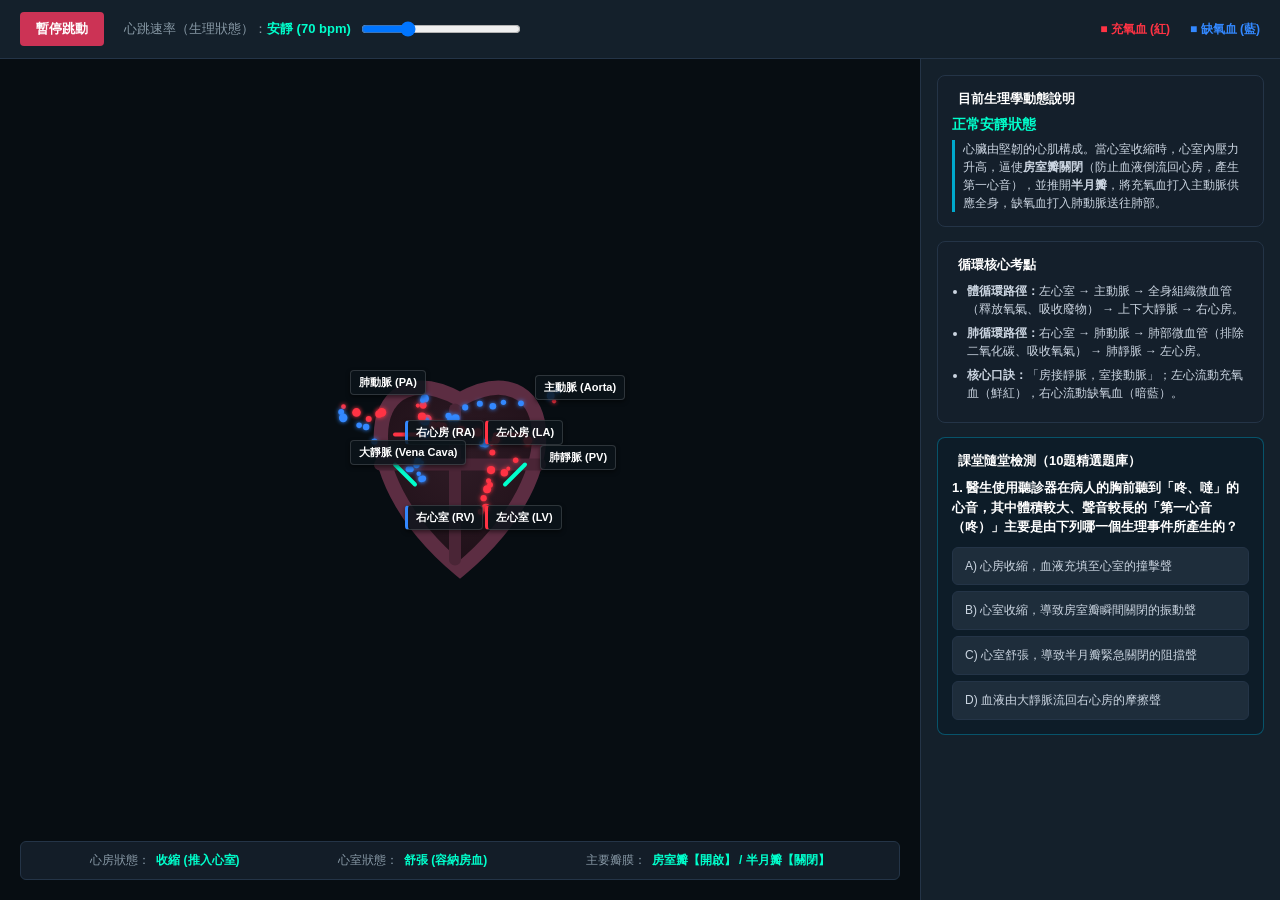
==== nani-science/junior/biology/heart-loop/index.html @ ff55abb1 "Add files via upload" ====
<!DOCTYPE html>
<html lang="zh-TW">

<head>
    <meta charset="UTF-8">
    <meta name="viewport" content="width=device-width, initial-scale=1.0">
    <title>南一版互動自然教室：心臟結構與血液循環系統</title>
    <link rel="stylesheet" href="styles.css">
</head>

<body>
    <div class="app-container">
        <header class="control-panel">
            <div class="panel-group">
                <button id="btn-play-pause" class="btn active">暫停跳動</button>
                <div class="slider-container">
                    <label for="slider-rate">心跳速率（生理狀態）：<span id="rate-text">安靜 (70 bpm)</span></label>
                    <input type="range" id="slider-rate" min="40" max="150" value="70" step="5">
                </div>
            </div>
            <div class="panel-group">
                <span class="blood-legend oxy">■ 充氧血 (紅)</span>
                <span class="blood-legend deoxy">■ 缺氧血 (藍)</span>
            </div>
        </header>

        <main class="main-content">
            <div class="canvas-viewport">
                <div class="diagram-wrapper" id="heart-wrapper">
                    <canvas id="heartCanvas"></canvas>

                    <div class="sci-label lbl-ra">右心房 (RA)</div>
                    <div class="sci-label lbl-rv">右心室 (RV)</div>
                    <div class="sci-label lbl-la">左心房 (LA)</div>
                    <div class="sci-label lbl-lv">左心室 (LV)</div>
                    
                    <div class="sci-label lbl-ao">主動脈 (Aorta)</div>
                    <div class="sci-label lbl-pa">肺動脈 (PA)</div>
                    <div class="sci-label lbl-vc">大靜脈 (Vena Cava)</div>
                    <div class="sci-label lbl-pv">肺靜脈 (PV)</div>

                    <footer class="status-panel">
                        <div class="status-item">
                            <span class="label">心房狀態：</span>
                            <span class="value" id="val-atria">舒張 (充血)</span>
                        </div>
                        <div class="status-item">
                            <span class="label">心室狀態：</span>
                            <span class="value" id="val-ventricles">收縮 (射血)</span>
                        </div>
                        <div class="status-item">
                            <span class="label">主要瓣膜：</span>
                            <span class="value" id="val-valves">房室瓣關閉 / 半月瓣開啟</span>
                        </div>
                    </footer>
                </div>
            </div>

            <aside class="sidebar-info">
                <section class="info-card">
                    <h2><span class="dot blue"></span> 目前生理學動態說明</h2>
                    <p class="current-status" id="status-title">正常安靜狀態</p>
                    <blockquote id="status-desc">
                        心臟由堅韌的心肌構成。當心室收縮時，心室內壓力升高，逼使<strong>房室瓣關閉</strong>（防止血液倒流回心房，產生第一心音），並推開<strong>半月瓣</strong>，將充氧血打入主動脈供應全身，缺氧血打入肺動脈送往肺部。
                    </blockquote>
                </section>

                <section class="info-card">
                    <h2><span class="dot green"></span> 循環核心考點</h2>
                    <ul>
                        <li><strong>體循環路徑：</strong>左心室 → 主動脈 → 全身組織微血管（釋放氧氣、吸收廢物） → 上下大靜脈 → 右心房。</li>
                        <li><strong>肺循環路徑：</strong>右心室 → 肺動脈 → 肺部微血管（排除二氧化碳、吸收氧氣） → 肺靜脈 → 左心房。</li>
                        <li><strong>核心口訣：</strong>「房接靜脈，室接動脈」；左心流動充氧血（鮮紅），右心流動缺氧血（暗藍）。</li>
                    </ul>
                </section>

                <section class="info-card quiz-card">
                    <h2><span class="dot blue"></span> 課堂隨堂檢測（10題精選題庫）</h2>
                    <div id="quiz-container">
                        <div class="quiz-question" id="quiz-q">載入中...</div>
                        <div class="quiz-options" id="quiz-opts"></div>
                        <div id="quiz-feedback" class="quiz-feedback hidden"></div>
                        <button id="btn-next-quiz" class="btn hidden" style="margin-top:12px; width:100%;">下一題</button>
                    </div>
                </section>
            </aside>
        </main>
    </div>

    <script src="script.js"></script>
</body>

</html>
---- nani-science/junior/biology/heart-loop/styles.css ----
:root {
    --bg-dark: #0b141a;
    --card-bg: rgba(20, 32, 43, 0.8);
    --border-glow: rgba(0, 255, 204, 0.4);
    --oxy-red: #ff3344;
    --deoxy-blue: #3388ff;
}

* {
    box-sizing: border-box;
    margin: 0;
    padding: 0;
    font-family: "PingFang TC", "Microsoft JhengHei", sans-serif;
}

body {
    background-color: var(--bg-dark);
    color: #e4e6eb;
    overflow: hidden;
    height: 100vh;
}

.app-container {
    display: flex;
    flex-direction: column;
    height: 100vh;
}

/* 頂部控制欄 */
.control-panel {
    display: flex;
    justify-content: space-between;
    align-items: center;
    background: #14202b;
    padding: 12px 20px;
    border-bottom: 1px solid #243447;
    z-index: 100;
}

.panel-group {
    display: flex;
    gap: 20px;
    align-items: center;
}

.btn {
    background: #00a8cc;
    color: #fff;
    border: none;
    padding: 8px 16px;
    border-radius: 4px;
    cursor: pointer;
    font-weight: bold;
    font-size: 13px;
    transition: all 0.2s;
}

.btn:hover {
    background: #00c2ee;
}

.btn.active {
    background: #cc3355;
}

.slider-container {
    display: flex;
    align-items: center;
    gap: 10px;
    font-size: 13px;
    color: #8899a6;
}

#rate-text {
    color: #00ffcc;
    font-weight: bold;
}

input[type="range"] {
    width: 160px;
    cursor: pointer;
}

.blood-legend {
    font-size: 12px;
    font-weight: bold;
}

.blood-legend.oxy { color: var(--oxy-red); }
.blood-legend.deoxy { color: var(--deoxy-blue); }

/* 主視窗佈局 */
.main-content {
    display: flex;
    flex: 1;
    height: calc(100vh - 55px);
    overflow: hidden;
}

.canvas-viewport {
    flex: 1;
    background: #070d12;
    position: relative;
    display: flex;
    justify-content: center;
    align-items: center;
    padding: 20px;
}

.diagram-wrapper {
    position: relative;
    width: 100%;
    height: 100%;
}

canvas {
    width: 100%;
    height: 100%;
    display: block;
}

/* 醫學解剖標籤精準定位路徑 */
.sci-label {
    position: absolute;
    background: rgba(11, 20, 26, 0.85);
    border: 1px solid rgba(255, 255, 255, 0.15);
    color: #fff;
    padding: 4px 8px;
    border-radius: 4px;
    font-size: 11px;
    pointer-events: none;
    font-weight: bold;
    display: none;
    box-shadow: 0 2px 4px rgba(0,0,0,0.5);
}

.lbl-ra { border-left: 3px solid var(--deoxy-blue); }
.lbl-rv { border-left: 3px solid var(--deoxy-blue); }
.lbl-la { border-left: 3px solid var(--oxy-red); }
.lbl-lv { border-left: 3px solid var(--oxy-red); }

/* 底部面板樣式 */
.status-panel {
    position: absolute;
    bottom: 0;
    left: 0;
    right: 0;
    background: rgba(20, 32, 43, 0.9);
    border: 1px solid #243447;
    padding: 10px 20px;
    border-radius: 6px;
    display: flex;
    justify-content: space-around;
    font-size: 12px;
}

.status-item {
    display: flex;
    gap: 6px;
}

.status-panel .label { color: #8899a6; }
.status-panel .value { color: #00ffcc; font-weight: bold; }

/* 右側側邊欄（優化滾動與題庫佈局） */
.sidebar-info {
    width: 360px;
    background: #14202b;
    border-left: 1px solid #243447;
    padding: 16px;
    display: flex;
    flex-direction: column;
    gap: 14px;
    overflow-y: auto;
}

/* 隱藏原生滾動條，維持極簡科技感 */
.sidebar-info::-webkit-scrollbar {
    width: 4px;
}
.sidebar-info::-webkit-scrollbar-thumb {
    background: #243447;
    border-radius: 2px;
}

.info-card {
    background: var(--card-bg);
    border: 1px solid #243447;
    border-radius: 8px;
    padding: 14px;
}

.info-card h2 {
    font-size: 13px;
    color: #fff;
    margin-bottom: 8px;
    display: flex;
    align-items: center;
    gap: 6px;
}

.current-status {
    font-size: 14px;
    font-weight: bold;
    color: #00ffcc;
    margin-bottom: 6px;
}

blockquote {
    font-size: 12px;
    color: #cbd5e1;
    border-left: 3px solid #00a8cc;
    padding-left: 8px;
    line-height: 1.5;
}

.info-card ul {
    padding-left: 15px;
    font-size: 12px;
    color: #cbd5e1;
    line-height: 1.5;
}

.info-card li {
    margin-bottom: 6px;
}

/* 互動題庫面板 */
.quiz-card {
    border-color: rgba(0, 168, 204, 0.4);
    background: rgba(11, 28, 41, 0.7);
}

.quiz-question {
    font-size: 13px;
    color: #fff;
    line-height: 1.5;
    margin-bottom: 10px;
    font-weight: bold;
}

.quiz-options {
    display: flex;
    flex-direction: column;
    gap: 6px;
}

.opt-btn {
    background: #1e2d3b;
    border: 1px solid #243447;
    color: #cbd5e1;
    padding: 10px 12px;
    border-radius: 6px;
    cursor: pointer;
    font-size: 12px;
    text-align: left;
    transition: all 0.2s;
    line-height: 1.4;
}

.opt-btn:hover:not(:disabled) {
    background: #27394b;
    border-color: #00a8cc;
    color: #fff;
}

.opt-btn:disabled {
    cursor: not-allowed;
    opacity: 0.6;
}

.quiz-feedback {
    margin-top: 10px;
    padding: 10px;
    border-radius: 6px;
    font-size: 12px;
    line-height: 1.5;
}

.quiz-feedback.correct {
    background: rgba(0, 204, 136, 0.15);
    border: 1px solid #00cc88;
    color: #00ffaa;
}

.quiz-feedback.wrong {
    background: rgba(255, 51, 68, 0.15);
    border: 1px solid #ff3344;
    color: #ff6677;
}

.hidden {
    display: none !important;
}
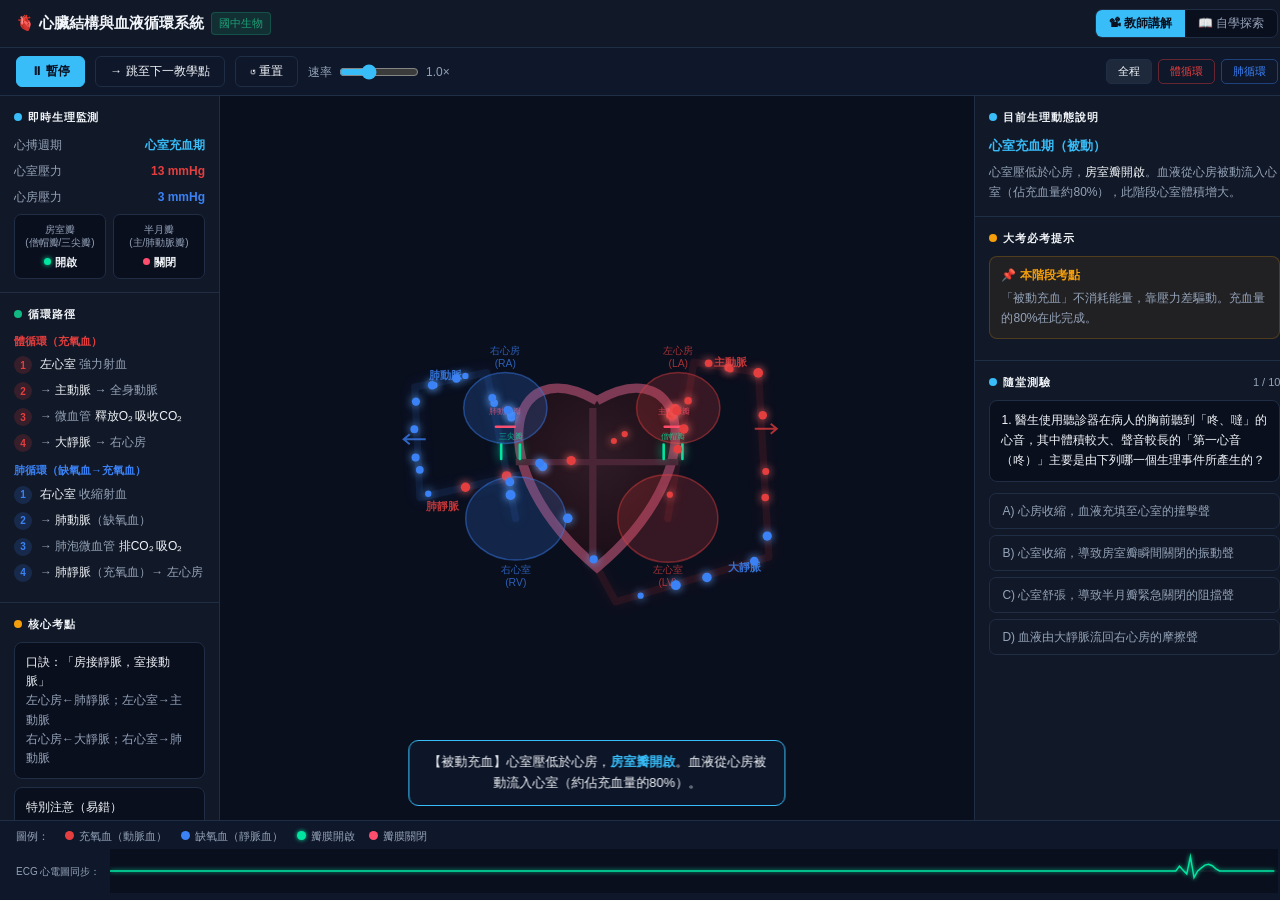
==== commit 22902c54: "Add files via upload" ====
--- a/nani-science/junior/biology/heart-loop/index.html
+++ b/nani-science/junior/biology/heart-loop/index.html
@@ -1,93 +1,281 @@
-<!DOCTYPE html>
-<html lang="zh-TW">
-
-<head>
-    <meta charset="UTF-8">
-    <meta name="viewport" content="width=device-width, initial-scale=1.0">
-    <title>南一版互動自然教室：心臟結構與血液循環系統</title>
-    <link rel="stylesheet" href="styles.css">
-</head>
-
-<body>
-    <div class="app-container">
-        <header class="control-panel">
-            <div class="panel-group">
-                <button id="btn-play-pause" class="btn active">暫停跳動</button>
-                <div class="slider-container">
-                    <label for="slider-rate">心跳速率（生理狀態）：<span id="rate-text">安靜 (70 bpm)</span></label>
-                    <input type="range" id="slider-rate" min="40" max="150" value="70" step="5">
-                </div>
-            </div>
-            <div class="panel-group">
-                <span class="blood-legend oxy">■ 充氧血 (紅)</span>
-                <span class="blood-legend deoxy">■ 缺氧血 (藍)</span>
-            </div>
-        </header>
-
-        <main class="main-content">
-            <div class="canvas-viewport">
-                <div class="diagram-wrapper" id="heart-wrapper">
-                    <canvas id="heartCanvas"></canvas>
-
-                    <div class="sci-label lbl-ra">右心房 (RA)</div>
-                    <div class="sci-label lbl-rv">右心室 (RV)</div>
-                    <div class="sci-label lbl-la">左心房 (LA)</div>
-                    <div class="sci-label lbl-lv">左心室 (LV)</div>
-                    
-                    <div class="sci-label lbl-ao">主動脈 (Aorta)</div>
-                    <div class="sci-label lbl-pa">肺動脈 (PA)</div>
-                    <div class="sci-label lbl-vc">大靜脈 (Vena Cava)</div>
-                    <div class="sci-label lbl-pv">肺靜脈 (PV)</div>
-
-                    <footer class="status-panel">
-                        <div class="status-item">
-                            <span class="label">心房狀態：</span>
-                            <span class="value" id="val-atria">舒張 (充血)</span>
-                        </div>
-                        <div class="status-item">
-                            <span class="label">心室狀態：</span>
-                            <span class="value" id="val-ventricles">收縮 (射血)</span>
-                        </div>
-                        <div class="status-item">
-                            <span class="label">主要瓣膜：</span>
-                            <span class="value" id="val-valves">房室瓣關閉 / 半月瓣開啟</span>
-                        </div>
-                    </footer>
-                </div>
-            </div>
-
-            <aside class="sidebar-info">
-                <section class="info-card">
-                    <h2><span class="dot blue"></span> 目前生理學動態說明</h2>
-                    <p class="current-status" id="status-title">正常安靜狀態</p>
-                    <blockquote id="status-desc">
-                        心臟由堅韌的心肌構成。當心室收縮時，心室內壓力升高，逼使<strong>房室瓣關閉</strong>（防止血液倒流回心房，產生第一心音），並推開<strong>半月瓣</strong>，將充氧血打入主動脈供應全身，缺氧血打入肺動脈送往肺部。
-                    </blockquote>
-                </section>
-
-                <section class="info-card">
-                    <h2><span class="dot green"></span> 循環核心考點</h2>
-                    <ul>
-                        <li><strong>體循環路徑：</strong>左心室 → 主動脈 → 全身組織微血管（釋放氧氣、吸收廢物） → 上下大靜脈 → 右心房。</li>
-                        <li><strong>肺循環路徑：</strong>右心室 → 肺動脈 → 肺部微血管（排除二氧化碳、吸收氧氣） → 肺靜脈 → 左心房。</li>
-                        <li><strong>核心口訣：</strong>「房接靜脈，室接動脈」；左心流動充氧血（鮮紅），右心流動缺氧血（暗藍）。</li>
-                    </ul>
-                </section>
-
-                <section class="info-card quiz-card">
-                    <h2><span class="dot blue"></span> 課堂隨堂檢測（10題精選題庫）</h2>
-                    <div id="quiz-container">
-                        <div class="quiz-question" id="quiz-q">載入中...</div>
-                        <div class="quiz-options" id="quiz-opts"></div>
-                        <div id="quiz-feedback" class="quiz-feedback hidden"></div>
-                        <button id="btn-next-quiz" class="btn hidden" style="margin-top:12px; width:100%;">下一題</button>
-                    </div>
-                </section>
-            </aside>
-        </main>
-    </div>
-
-    <script src="script.js"></script>
-</body>
-
-</html>+<!DOCTYPE html>
+<html lang="zh-TW">
+<head>
+<meta charset="UTF-8">
+<meta name="viewport" content="width=device-width, initial-scale=1.0">
+<title>南一版互動自然教室：心臟結構與血液循環系統</title>
+<style>
+:root {
+  --oxy:#e53e3e; --deoxy:#3b82f6;
+  --valve-open:#00e5a0; --valve-closed:#ff4d6d;
+  --bg:#0a0f1e; --panel:#111827; --panel2:#0f172a;
+  --border:#1f2d45; --border2:#263347;
+  --text:#f1f5f9; --muted:#94a3b8; --accent:#38bdf8;
+  --green:#10b981; --yellow:#f59e0b; --purple:#8b5cf6;
+  --bio:#1d9e75;
+}
+*{box-sizing:border-box;margin:0;padding:0}
+html,body{height:100%;font-family:"PingFang TC","Noto Sans TC","Microsoft JhengHei",sans-serif;background:var(--bg);color:var(--text);font-size:14px;line-height:1.5}
+.app{display:grid;grid-template-rows:auto auto 1fr auto;height:100vh;overflow:hidden}
+
+/* ── Header ── */
+.app-header{background:var(--panel);border-bottom:1px solid var(--border);padding:9px 16px;display:flex;align-items:center;justify-content:space-between;flex-wrap:wrap;gap:8px}
+.app-header h1{font-size:15px;font-weight:600;display:flex;align-items:center;gap:7px}
+.app-header h1 .tag{font-size:11px;background:rgba(29,158,117,.18);color:var(--bio);border:1px solid rgba(29,158,117,.3);border-radius:4px;padding:2px 7px;font-weight:500}
+.mode-toggle{display:flex;background:var(--bg);border:1px solid var(--border);border-radius:7px;overflow:hidden}
+.mode-btn{padding:5px 13px;font-size:12px;border:none;background:transparent;color:var(--muted);cursor:pointer;transition:all .2s}
+.mode-btn.active{background:var(--accent);color:#0a0f1e;font-weight:600}
+
+/* ── Controls ── */
+.controls{background:var(--panel2);border-bottom:1px solid var(--border);padding:8px 16px;display:flex;align-items:center;gap:10px;flex-wrap:wrap}
+.btn{padding:6px 14px;border-radius:6px;border:1px solid var(--border);background:transparent;color:var(--text);font-size:12px;cursor:pointer;transition:all .15s;white-space:nowrap}
+.btn:hover{border-color:var(--accent);color:var(--accent)}
+.btn.primary{background:var(--accent);color:#0a0f1e;border-color:var(--accent);font-weight:600}
+.btn.primary:hover{opacity:.85}
+.speed-wrap{display:flex;align-items:center;gap:7px;font-size:12px;color:var(--muted)}
+.speed-wrap input{width:80px;accent-color:var(--accent)}
+.focus-wrap{display:flex;gap:6px;margin-left:auto}
+.fbtn{padding:4px 11px;border-radius:5px;border:1px solid var(--border);background:transparent;font-size:11px;cursor:pointer;transition:all .15s;color:var(--muted)}
+.fbtn[data-f="sys"]{color:var(--oxy);border-color:rgba(229,62,62,.4)}
+.fbtn[data-f="pul"]{color:var(--deoxy);border-color:rgba(59,130,246,.4)}
+.fbtn.active[data-f="all"]{background:#1e293b;color:var(--text)}
+.fbtn.active[data-f="sys"]{background:rgba(229,62,62,.12);color:var(--oxy)}
+.fbtn.active[data-f="pul"]{background:rgba(59,130,246,.12);color:var(--deoxy)}
+
+/* ── Main 3-column ── */
+.main{display:grid;grid-template-columns:220px 1fr 320px;overflow:hidden}
+
+/* ── Left Panel ── */
+.left-panel{background:var(--panel);border-right:1px solid var(--border);display:flex;flex-direction:column;overflow-y:auto}
+.info-block{padding:13px 14px;border-bottom:1px solid var(--border)}
+.info-block h2{font-size:11px;font-weight:600;letter-spacing:.08em;text-transform:uppercase;margin-bottom:10px;display:flex;align-items:center;gap:6px}
+.dot-icon{width:8px;height:8px;border-radius:50%;flex-shrink:0}
+.dot-blue{background:var(--accent)}
+.dot-green{background:var(--green)}
+.dot-yellow{background:var(--yellow)}
+
+/* 即時監測 */
+.vital-row{display:flex;align-items:center;justify-content:space-between;margin-bottom:8px;font-size:12px}
+.vital-label{color:var(--muted)}
+.vital-value{font-weight:600;font-variant-numeric:tabular-nums}
+.vred{color:var(--oxy)}.vblue{color:var(--deoxy)}.vacc{color:var(--accent)}
+.valve-grid{display:grid;grid-template-columns:1fr 1fr;gap:7px;margin-top:6px}
+.valve-card{background:var(--bg);border:1px solid var(--border);border-radius:7px;padding:8px;text-align:center}
+.valve-card .vn{font-size:10px;color:var(--muted);line-height:1.3;margin-bottom:5px}
+.valve-card .vs{font-size:11px;font-weight:600;display:flex;align-items:center;justify-content:center;gap:4px}
+.vdot{width:7px;height:7px;border-radius:50%;flex-shrink:0}
+.vdot.open{background:var(--valve-open);box-shadow:0 0 5px var(--valve-open)}
+.vdot.closed{background:var(--valve-closed)}
+
+/* 知識卡 */
+.concept-card{background:var(--bg);border:1px solid var(--border);border-radius:8px;padding:10px 11px;margin-bottom:8px;font-size:12px;color:var(--muted);line-height:1.6}
+.concept-card strong{color:var(--text);font-weight:500}
+.path-step{display:flex;align-items:flex-start;gap:8px;margin-bottom:7px;font-size:12px}
+.step-idx{width:18px;height:18px;border-radius:50%;display:flex;align-items:center;justify-content:center;font-size:10px;font-weight:700;flex-shrink:0;margin-top:1px}
+.idx-sys{background:rgba(229,62,62,.18);color:var(--oxy)}
+.idx-pul{background:rgba(59,130,246,.18);color:var(--deoxy)}
+.path-step .pt{color:var(--muted)}
+.path-step .pt b{color:var(--text);font-weight:500}
+
+/* ── Canvas ── */
+.canvas-area{position:relative;display:flex;flex-direction:column;align-items:center;justify-content:center;overflow:hidden;background:var(--bg)}
+#heartCanvas{display:block;max-width:100%;max-height:100%}
+
+/* 步驟提示浮層 */
+.step-overlay{position:absolute;bottom:14px;left:50%;transform:translateX(-50%);background:rgba(15,23,42,.93);border:1px solid var(--accent);border-radius:10px;padding:11px 18px;font-size:13px;text-align:center;min-width:300px;max-width:460px;line-height:1.6;backdrop-filter:blur(4px);transition:opacity .35s;z-index:10}
+.step-overlay strong{color:var(--accent)}
+.step-overlay.hidden{opacity:0;pointer-events:none}
+
+/* ── Right Panel ── */
+.right-panel{background:var(--panel);border-left:1px solid var(--border);display:flex;flex-direction:column;overflow-y:auto}
+.rp-block{padding:13px 14px;border-bottom:1px solid var(--border)}
+.rp-block h2{font-size:11px;font-weight:600;letter-spacing:.08em;text-transform:uppercase;margin-bottom:10px;display:flex;align-items:center;gap:6px}
+
+/* 當前狀態說明 */
+.status-title{font-size:13px;font-weight:600;color:var(--accent);margin-bottom:7px}
+.status-desc{font-size:12px;color:var(--muted);line-height:1.7}
+.status-desc strong{color:var(--text);font-weight:500}
+
+/* 考點提示 */
+.exam-tip{background:rgba(245,158,11,.07);border:1px solid rgba(245,158,11,.22);border-radius:8px;padding:9px 11px;font-size:12px;color:var(--muted);line-height:1.65;margin-bottom:8px}
+.exam-tip strong{color:var(--yellow);display:block;margin-bottom:3px}
+
+/* ── Quiz ── */
+.quiz-block{padding:13px 14px;flex:1}
+.quiz-block h2{font-size:11px;font-weight:600;letter-spacing:.08em;text-transform:uppercase;margin-bottom:10px;display:flex;align-items:center;justify-content:space-between}
+.quiz-progress{font-size:11px;color:var(--muted);font-weight:400;letter-spacing:0}
+.quiz-q{font-size:12px;color:var(--text);line-height:1.65;margin-bottom:11px;padding:10px 11px;background:var(--bg);border:1px solid var(--border);border-radius:8px}
+.quiz-opts{display:flex;flex-direction:column;gap:6px}
+.opt-btn{text-align:left;padding:8px 12px;border-radius:7px;border:1px solid var(--border);background:transparent;color:var(--muted);font-size:12px;cursor:pointer;transition:all .15s;line-height:1.5;font-family:inherit}
+.opt-btn:hover:not(:disabled){border-color:var(--accent);color:var(--text);background:rgba(56,189,248,.06)}
+.opt-btn.correct{border-color:var(--green);background:rgba(16,185,129,.12);color:var(--green)}
+.opt-btn.wrong{border-color:var(--oxy);background:rgba(229,62,62,.1);color:var(--oxy)}
+.opt-btn:disabled{cursor:default}
+.quiz-feedback{margin-top:10px;padding:10px 12px;border-radius:8px;font-size:12px;line-height:1.65;display:none}
+.quiz-feedback.correct{background:rgba(16,185,129,.1);border:1px solid rgba(16,185,129,.3);color:var(--muted)}
+.quiz-feedback.correct strong{color:var(--green)}
+.quiz-feedback.wrong{background:rgba(229,62,62,.08);border:1px solid rgba(229,62,62,.25);color:var(--muted)}
+.quiz-feedback.wrong strong{color:var(--oxy)}
+.btn-next{margin-top:10px;width:100%;display:none}
+
+/* ── Legend + ECG Footer ── */
+.footer{background:var(--panel2);border-top:1px solid var(--border);padding:7px 16px;display:flex;flex-direction:column;gap:5px}
+.legend-row{display:flex;align-items:center;gap:14px;font-size:11px;flex-wrap:wrap}
+.legend-item{display:flex;align-items:center;gap:5px;color:var(--muted)}
+.ldot{width:9px;height:9px;border-radius:50%}
+.ecg-wrap{display:flex;align-items:center;gap:10px}
+.ecg-lbl{font-size:10px;color:var(--muted);white-space:nowrap}
+#ecgCanvas{flex:1;height:44px;display:block}
+
+@media(max-width:900px){
+  .main{grid-template-columns:1fr;grid-template-rows:auto 380px auto}
+  .left-panel{grid-row:3;border-right:none;border-top:1px solid var(--border)}
+  .right-panel{grid-row:1;border-left:none;border-bottom:1px solid var(--border)}
+}
+</style>
+</head>
+<body>
+<div class="app">
+
+<!-- Header -->
+<header class="app-header">
+  <h1>🫀 心臟結構與血液循環系統 <span class="tag">國中生物</span></h1>
+  <div class="mode-toggle">
+    <button class="mode-btn active" id="modeTeach">📽 教師講解</button>
+    <button class="mode-btn" id="modeSelf">📖 自學探索</button>
+  </div>
+</header>
+
+<!-- Controls -->
+<div class="controls">
+  <button class="btn primary" id="btnPlay">⏸ 暫停</button>
+  <button class="btn" id="btnStep">→ 跳至下一教學點</button>
+  <button class="btn" id="btnReset">↺ 重置</button>
+  <div class="speed-wrap">
+    <span>速率</span>
+    <input type="range" id="speedSlider" min="0.2" max="2.5" step="0.1" value="1.0">
+    <span id="speedVal">1.0×</span>
+  </div>
+  <div class="focus-wrap">
+    <button class="fbtn active" data-f="all">全程</button>
+    <button class="fbtn" data-f="sys">體循環</button>
+    <button class="fbtn" data-f="pul">肺循環</button>
+  </div>
+</div>
+
+<!-- Main -->
+<div class="main">
+
+  <!-- Left: 生理監測 + 知識說明 -->
+  <div class="left-panel">
+
+    <div class="info-block">
+      <h2><span class="dot-icon dot-blue"></span> 即時生理監測</h2>
+      <div class="vital-row"><span class="vital-label">心搏週期</span><span class="vital-value vacc" id="cyclePhase">心室收縮期</span></div>
+      <div class="vital-row"><span class="vital-label">心室壓力</span><span class="vital-value vred" id="ventP">120 mmHg</span></div>
+      <div class="vital-row"><span class="vital-label">心房壓力</span><span class="vital-value vblue" id="atrP">8 mmHg</span></div>
+      <div class="valve-grid">
+        <div class="valve-card">
+          <div class="vn">房室瓣<br>(僧帽瓣/三尖瓣)</div>
+          <div class="vs" id="avValve"><span class="vdot closed"></span> 關閉</div>
+        </div>
+        <div class="valve-card">
+          <div class="vn">半月瓣<br>(主/肺動脈瓣)</div>
+          <div class="vs" id="slValve"><span class="vdot open"></span> 開啟</div>
+        </div>
+      </div>
+    </div>
+
+    <div class="info-block">
+      <h2><span class="dot-icon dot-green"></span> 循環路徑</h2>
+      <div style="font-size:11px;color:var(--oxy);font-weight:600;margin-bottom:6px">體循環（充氧血）</div>
+      <div class="path-step"><div class="step-idx idx-sys">1</div><div class="pt"><b>左心室</b> 強力射血</div></div>
+      <div class="path-step"><div class="step-idx idx-sys">2</div><div class="pt">→ <b>主動脈</b> → 全身動脈</div></div>
+      <div class="path-step"><div class="step-idx idx-sys">3</div><div class="pt">→ 微血管 <b>釋放O₂ 吸收CO₂</b></div></div>
+      <div class="path-step"><div class="step-idx idx-sys">4</div><div class="pt">→ <b>大靜脈</b> → 右心房</div></div>
+      <div style="font-size:11px;color:var(--deoxy);font-weight:600;margin:10px 0 6px">肺循環（缺氧血→充氧血）</div>
+      <div class="path-step"><div class="step-idx idx-pul">1</div><div class="pt"><b>右心室</b> 收縮射血</div></div>
+      <div class="path-step"><div class="step-idx idx-pul">2</div><div class="pt">→ <b>肺動脈</b>（缺氧血）</div></div>
+      <div class="path-step"><div class="step-idx idx-pul">3</div><div class="pt">→ 肺泡微血管 <b>排CO₂ 吸O₂</b></div></div>
+      <div class="path-step"><div class="step-idx idx-pul">4</div><div class="pt">→ <b>肺靜脈</b>（充氧血）→ 左心房</div></div>
+    </div>
+
+    <div class="info-block">
+      <h2><span class="dot-icon dot-yellow"></span> 核心考點</h2>
+      <div class="concept-card">
+        <strong>口訣：「房接靜脈，室接動脈」</strong><br>
+        左心房←肺靜脈；左心室→主動脈<br>
+        右心房←大靜脈；右心室→肺動脈
+      </div>
+      <div class="concept-card">
+        <strong>特別注意（易錯）</strong><br>
+        肺動脈流的是<strong style="color:var(--deoxy)">缺氧血</strong>；<br>
+        肺靜脈流的是<strong style="color:var(--oxy)">充氧血</strong><br>
+        ⚠️ 與血管名稱相反！
+      </div>
+      <div class="concept-card">
+        <strong>心音成因</strong><br>
+        第一心音「咚」→ <strong>房室瓣</strong>關閉<br>
+        第二心音「噠」→ <strong>半月瓣</strong>關閉
+      </div>
+    </div>
+
+  </div>
+
+  <!-- Canvas -->
+  <div class="canvas-area">
+    <canvas id="heartCanvas"></canvas>
+    <div class="step-overlay hidden" id="stepOverlay"></div>
+  </div>
+
+  <!-- Right: 狀態說明 + 考點 + 題庫 -->
+  <div class="right-panel">
+
+    <div class="rp-block">
+      <h2><span class="dot-icon dot-blue"></span> 目前生理動態說明</h2>
+      <div class="status-title" id="statusTitle">心室收縮期（射血期）</div>
+      <div class="status-desc" id="statusDesc">
+        心室強力收縮，室內壓力飆升，<strong>房室瓣</strong>因壓力差瞬間關閉（防止血液倒流，產生第一心音）。同時<strong>半月瓣</strong>被推開，充氧血從左心室衝入主動脈，缺氧血從右心室衝入肺動脈。
+      </div>
+    </div>
+
+    <div class="rp-block">
+      <h2><span class="dot-icon" style="background:var(--yellow)"></span> 大考必考提示</h2>
+      <div class="exam-tip">
+        <strong>📌 本階段考點</strong>
+        <span id="examTip">房室瓣關閉時→產生第一心音；半月瓣關閉時→產生第二心音。兩者都是「關閉」時發聲，不是開啟。</span>
+      </div>
+    </div>
+
+    <div class="quiz-block">
+      <h2>
+        <span style="display:flex;align-items:center;gap:6px"><span class="dot-icon dot-blue"></span> 隨堂測驗</span>
+        <span class="quiz-progress" id="quizProgress">1 / 10</span>
+      </h2>
+      <div class="quiz-q" id="quiz-q">載入中...</div>
+      <div class="quiz-opts" id="quiz-opts"></div>
+      <div id="quiz-feedback" class="quiz-feedback"></div>
+      <button id="btn-next-quiz" class="btn btn-next">下一題 →</button>
+    </div>
+
+  </div>
+</div><!-- /main -->
+
+<!-- Footer: Legend + ECG -->
+<div class="footer">
+  <div class="legend-row">
+    <span style="font-size:11px;color:var(--muted);margin-right:2px">圖例：</span>
+    <div class="legend-item"><div class="ldot" style="background:var(--oxy)"></div>充氧血（動脈血）</div>
+    <div class="legend-item"><div class="ldot" style="background:var(--deoxy)"></div>缺氧血（靜脈血）</div>
+    <div class="legend-item"><div class="ldot" style="background:var(--valve-open);box-shadow:0 0 4px var(--valve-open)"></div>瓣膜開啟</div>
+    <div class="legend-item"><div class="ldot" style="background:var(--valve-closed)"></div>瓣膜關閉</div>
+  </div>
+  <div class="ecg-wrap">
+    <span class="ecg-lbl">ECG 心電圖同步：</span>
+    <canvas id="ecgCanvas"></canvas>
+  </div>
+</div>
+
+<script src="script.js"></script>
+</body>
+</html>
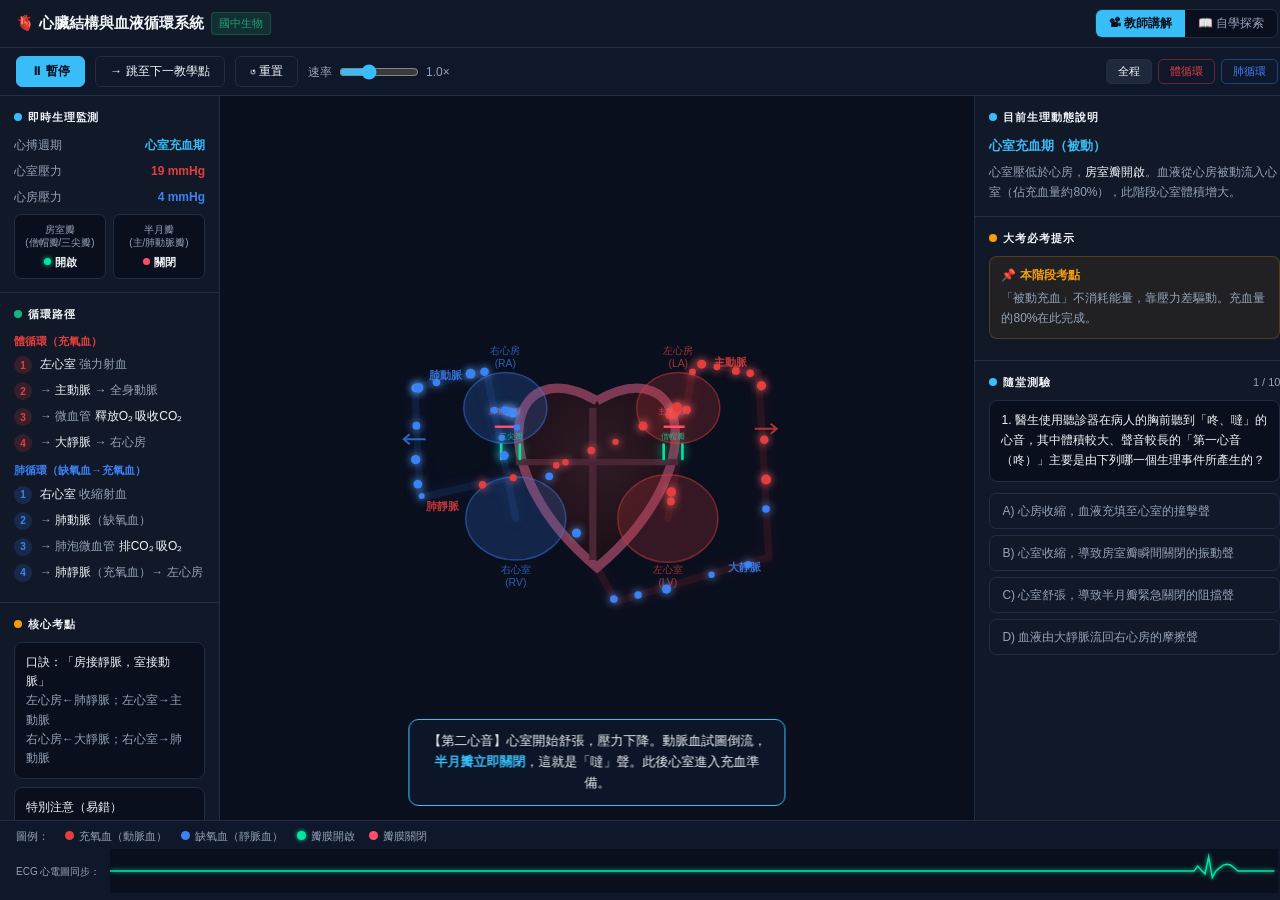
==== commit 6b53d662: "Add files via upload" ====
--- a/nani-science/junior/biology/heart-loop/index.html
+++ b/nani-science/junior/biology/heart-loop/index.html
@@ -277,5 +277,82 @@
 </div>
 
 <script src="script.js"></script>
+<script>
+(function(){
+  var overlay = document.getElementById('teach-overlay');
+
+  document.getElementById('tb-play').onclick = function(){
+    var btn = this;
+    if(typeof window.isPlaying !== 'undefined'){
+      window.isPlaying = !window.isPlaying;
+      btn.textContent = window.isPlaying ? '⏸ 暫停' : '▶ 播放';
+      btn.className   = window.isPlaying ? 'tb-btn on' : 'tb-btn';
+    }
+    if(typeof window.state !== 'undefined' && window.state.isPaused !== undefined){
+      window.state.isPaused = !window.state.isPaused;
+      btn.textContent = window.state.isPaused ? '▶ 播放' : '⏸ 暫停';
+      btn.className   = window.state.isPaused ? 'tb-btn' : 'tb-btn on';
+    }
+    var orig = document.querySelector('#btn-pause, #btn-play-pause, #btnPlay');
+    if(orig && !orig.closest('.teach-bar')) orig.click();
+  };
+
+  document.getElementById('tb-speed').oninput = function(){
+    var v = parseFloat(this.value);
+    document.getElementById('tb-speedval').textContent = v.toFixed(1)+'×';
+    if(typeof window.speed !== 'undefined') window.speed = v;
+    if(typeof window.state !== 'undefined' && window.state.speed !== undefined) window.state.speed = v;
+    if(typeof window.heartRateBpm !== 'undefined') window.heartRateBpm = Math.round(40+v*30);
+  };
+
+  document.getElementById('tb-reset').onclick = function(){
+    if(typeof window.phase !== 'undefined') window.phase = 0;
+    if(typeof window.shownSteps !== 'undefined' && window.shownSteps.clear) window.shownSteps.clear();
+    if(overlay) overlay.classList.add('hidden');
+    var orig = document.querySelector('#btn-reset, #btnReset');
+    if(orig && !orig.closest('.teach-bar')) orig.click();
+  };
+
+  document.getElementById('tb-step').onclick = function(){
+    if(typeof window.TEACH_STEPS !== 'undefined' && typeof window.phase !== 'undefined'){
+      var next = window.TEACH_STEPS.find(function(s){ return s.p > window.phase+0.008; });
+      if(next) window.phase = next.p - 0.004;
+      else { window.phase = 0; if(window.shownSteps && window.shownSteps.clear) window.shownSteps.clear(); }
+    }
+    if(typeof window.isPlaying !== 'undefined') window.isPlaying = true;
+    var pb = document.getElementById('tb-play');
+    pb.textContent = '⏸ 暫停'; pb.className = 'tb-btn on';
+  };
+
+  document.getElementById('tm-teach').onclick = function(){
+    if(typeof window.teachMode !== 'undefined') window.teachMode = true;
+    if(typeof window.shownSteps !== 'undefined' && window.shownSteps.clear) window.shownSteps.clear();
+    this.classList.add('active');
+    document.getElementById('tm-self').classList.remove('active');
+  };
+  document.getElementById('tm-self').onclick = function(){
+    if(typeof window.teachMode !== 'undefined') window.teachMode = false;
+    this.classList.add('active');
+    document.getElementById('tm-teach').classList.remove('active');
+    if(overlay) overlay.classList.add('hidden');
+  };
+
+  // heart-loop 系列有自己的題庫，不需要框架題庫
+  setTimeout(function(){
+    var uqBlock = document.getElementById('upgrade-quiz-block');
+    if(uqBlock) uqBlock.style.display = 'none';
+  }, 100);
+})();
+</script>
+<script>
+(function(){
+  // heart-loop 系列完全自管，無需框架橋接
+  // 只確保 upgrade-quiz-block 隱藏（如果存在）
+  setTimeout(function(){
+    var uqBlock = document.getElementById('upgrade-quiz-block');
+    if(uqBlock) uqBlock.style.display = 'none';
+  }, 100);
+})();
+</script>
 </body>
 </html>
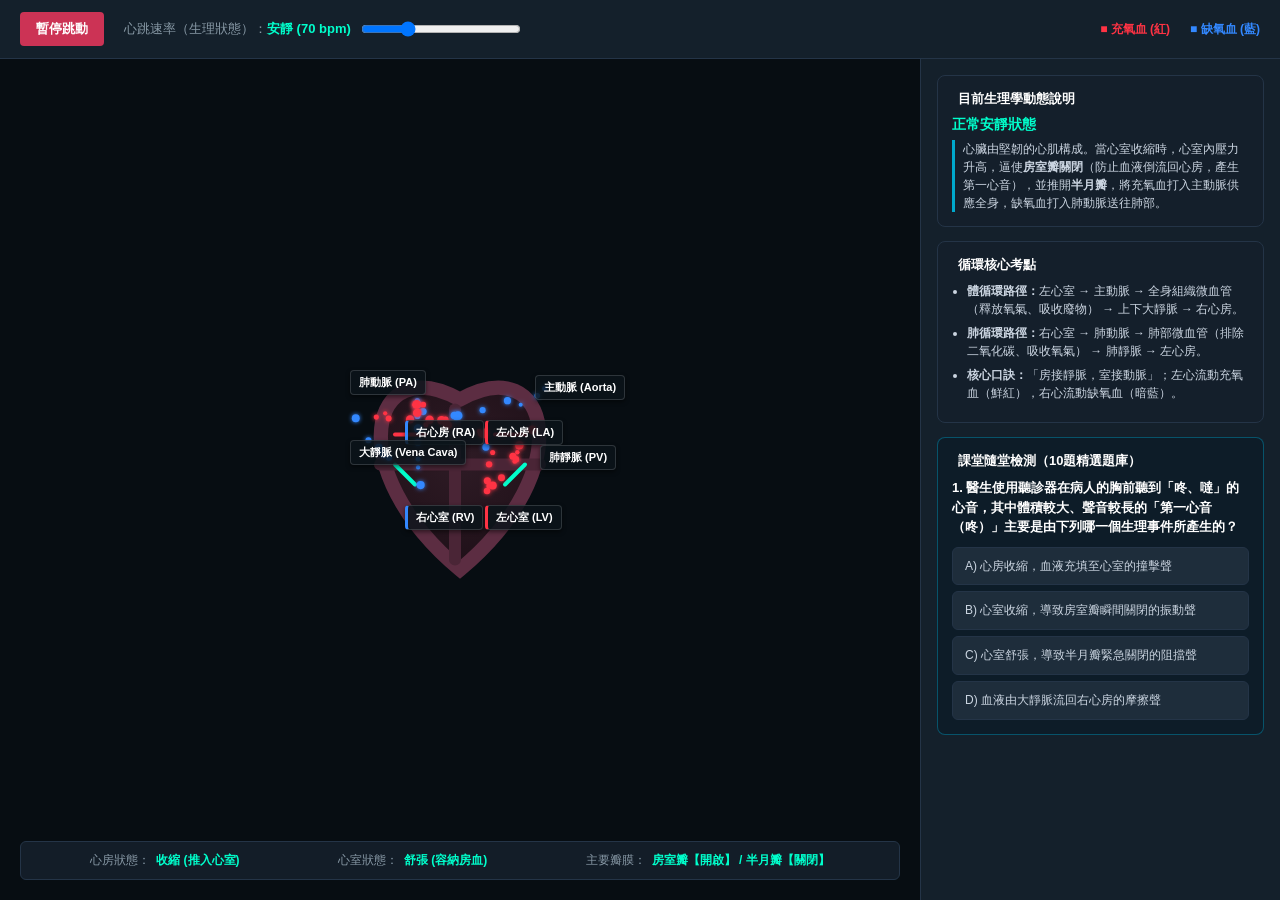
==== commit f3e9cf06: "Add files via upload" ====
--- a/nani-science/junior/biology/heart-loop/index.html
+++ b/nani-science/junior/biology/heart-loop/index.html
@@ -1,358 +1,93 @@
-<!DOCTYPE html>
-<html lang="zh-TW">
-<head>
-<meta charset="UTF-8">
-<meta name="viewport" content="width=device-width, initial-scale=1.0">
-<title>南一版互動自然教室：心臟結構與血液循環系統</title>
-<style>
-:root {
-  --oxy:#e53e3e; --deoxy:#3b82f6;
-  --valve-open:#00e5a0; --valve-closed:#ff4d6d;
-  --bg:#0a0f1e; --panel:#111827; --panel2:#0f172a;
-  --border:#1f2d45; --border2:#263347;
-  --text:#f1f5f9; --muted:#94a3b8; --accent:#38bdf8;
-  --green:#10b981; --yellow:#f59e0b; --purple:#8b5cf6;
-  --bio:#1d9e75;
-}
-*{box-sizing:border-box;margin:0;padding:0}
-html,body{height:100%;font-family:"PingFang TC","Noto Sans TC","Microsoft JhengHei",sans-serif;background:var(--bg);color:var(--text);font-size:14px;line-height:1.5}
-.app{display:grid;grid-template-rows:auto auto 1fr auto;height:100vh;overflow:hidden}
-
-/* ── Header ── */
-.app-header{background:var(--panel);border-bottom:1px solid var(--border);padding:9px 16px;display:flex;align-items:center;justify-content:space-between;flex-wrap:wrap;gap:8px}
-.app-header h1{font-size:15px;font-weight:600;display:flex;align-items:center;gap:7px}
-.app-header h1 .tag{font-size:11px;background:rgba(29,158,117,.18);color:var(--bio);border:1px solid rgba(29,158,117,.3);border-radius:4px;padding:2px 7px;font-weight:500}
-.mode-toggle{display:flex;background:var(--bg);border:1px solid var(--border);border-radius:7px;overflow:hidden}
-.mode-btn{padding:5px 13px;font-size:12px;border:none;background:transparent;color:var(--muted);cursor:pointer;transition:all .2s}
-.mode-btn.active{background:var(--accent);color:#0a0f1e;font-weight:600}
-
-/* ── Controls ── */
-.controls{background:var(--panel2);border-bottom:1px solid var(--border);padding:8px 16px;display:flex;align-items:center;gap:10px;flex-wrap:wrap}
-.btn{padding:6px 14px;border-radius:6px;border:1px solid var(--border);background:transparent;color:var(--text);font-size:12px;cursor:pointer;transition:all .15s;white-space:nowrap}
-.btn:hover{border-color:var(--accent);color:var(--accent)}
-.btn.primary{background:var(--accent);color:#0a0f1e;border-color:var(--accent);font-weight:600}
-.btn.primary:hover{opacity:.85}
-.speed-wrap{display:flex;align-items:center;gap:7px;font-size:12px;color:var(--muted)}
-.speed-wrap input{width:80px;accent-color:var(--accent)}
-.focus-wrap{display:flex;gap:6px;margin-left:auto}
-.fbtn{padding:4px 11px;border-radius:5px;border:1px solid var(--border);background:transparent;font-size:11px;cursor:pointer;transition:all .15s;color:var(--muted)}
-.fbtn[data-f="sys"]{color:var(--oxy);border-color:rgba(229,62,62,.4)}
-.fbtn[data-f="pul"]{color:var(--deoxy);border-color:rgba(59,130,246,.4)}
-.fbtn.active[data-f="all"]{background:#1e293b;color:var(--text)}
-.fbtn.active[data-f="sys"]{background:rgba(229,62,62,.12);color:var(--oxy)}
-.fbtn.active[data-f="pul"]{background:rgba(59,130,246,.12);color:var(--deoxy)}
-
-/* ── Main 3-column ── */
-.main{display:grid;grid-template-columns:220px 1fr 320px;overflow:hidden}
-
-/* ── Left Panel ── */
-.left-panel{background:var(--panel);border-right:1px solid var(--border);display:flex;flex-direction:column;overflow-y:auto}
-.info-block{padding:13px 14px;border-bottom:1px solid var(--border)}
-.info-block h2{font-size:11px;font-weight:600;letter-spacing:.08em;text-transform:uppercase;margin-bottom:10px;display:flex;align-items:center;gap:6px}
-.dot-icon{width:8px;height:8px;border-radius:50%;flex-shrink:0}
-.dot-blue{background:var(--accent)}
-.dot-green{background:var(--green)}
-.dot-yellow{background:var(--yellow)}
-
-/* 即時監測 */
-.vital-row{display:flex;align-items:center;justify-content:space-between;margin-bottom:8px;font-size:12px}
-.vital-label{color:var(--muted)}
-.vital-value{font-weight:600;font-variant-numeric:tabular-nums}
-.vred{color:var(--oxy)}.vblue{color:var(--deoxy)}.vacc{color:var(--accent)}
-.valve-grid{display:grid;grid-template-columns:1fr 1fr;gap:7px;margin-top:6px}
-.valve-card{background:var(--bg);border:1px solid var(--border);border-radius:7px;padding:8px;text-align:center}
-.valve-card .vn{font-size:10px;color:var(--muted);line-height:1.3;margin-bottom:5px}
-.valve-card .vs{font-size:11px;font-weight:600;display:flex;align-items:center;justify-content:center;gap:4px}
-.vdot{width:7px;height:7px;border-radius:50%;flex-shrink:0}
-.vdot.open{background:var(--valve-open);box-shadow:0 0 5px var(--valve-open)}
-.vdot.closed{background:var(--valve-closed)}
-
-/* 知識卡 */
-.concept-card{background:var(--bg);border:1px solid var(--border);border-radius:8px;padding:10px 11px;margin-bottom:8px;font-size:12px;color:var(--muted);line-height:1.6}
-.concept-card strong{color:var(--text);font-weight:500}
-.path-step{display:flex;align-items:flex-start;gap:8px;margin-bottom:7px;font-size:12px}
-.step-idx{width:18px;height:18px;border-radius:50%;display:flex;align-items:center;justify-content:center;font-size:10px;font-weight:700;flex-shrink:0;margin-top:1px}
-.idx-sys{background:rgba(229,62,62,.18);color:var(--oxy)}
-.idx-pul{background:rgba(59,130,246,.18);color:var(--deoxy)}
-.path-step .pt{color:var(--muted)}
-.path-step .pt b{color:var(--text);font-weight:500}
-
-/* ── Canvas ── */
-.canvas-area{position:relative;display:flex;flex-direction:column;align-items:center;justify-content:center;overflow:hidden;background:var(--bg)}
-#heartCanvas{display:block;max-width:100%;max-height:100%}
-
-/* 步驟提示浮層 */
-.step-overlay{position:absolute;bottom:14px;left:50%;transform:translateX(-50%);background:rgba(15,23,42,.93);border:1px solid var(--accent);border-radius:10px;padding:11px 18px;font-size:13px;text-align:center;min-width:300px;max-width:460px;line-height:1.6;backdrop-filter:blur(4px);transition:opacity .35s;z-index:10}
-.step-overlay strong{color:var(--accent)}
-.step-overlay.hidden{opacity:0;pointer-events:none}
-
-/* ── Right Panel ── */
-.right-panel{background:var(--panel);border-left:1px solid var(--border);display:flex;flex-direction:column;overflow-y:auto}
-.rp-block{padding:13px 14px;border-bottom:1px solid var(--border)}
-.rp-block h2{font-size:11px;font-weight:600;letter-spacing:.08em;text-transform:uppercase;margin-bottom:10px;display:flex;align-items:center;gap:6px}
-
-/* 當前狀態說明 */
-.status-title{font-size:13px;font-weight:600;color:var(--accent);margin-bottom:7px}
-.status-desc{font-size:12px;color:var(--muted);line-height:1.7}
-.status-desc strong{color:var(--text);font-weight:500}
-
-/* 考點提示 */
-.exam-tip{background:rgba(245,158,11,.07);border:1px solid rgba(245,158,11,.22);border-radius:8px;padding:9px 11px;font-size:12px;color:var(--muted);line-height:1.65;margin-bottom:8px}
-.exam-tip strong{color:var(--yellow);display:block;margin-bottom:3px}
-
-/* ── Quiz ── */
-.quiz-block{padding:13px 14px;flex:1}
-.quiz-block h2{font-size:11px;font-weight:600;letter-spacing:.08em;text-transform:uppercase;margin-bottom:10px;display:flex;align-items:center;justify-content:space-between}
-.quiz-progress{font-size:11px;color:var(--muted);font-weight:400;letter-spacing:0}
-.quiz-q{font-size:12px;color:var(--text);line-height:1.65;margin-bottom:11px;padding:10px 11px;background:var(--bg);border:1px solid var(--border);border-radius:8px}
-.quiz-opts{display:flex;flex-direction:column;gap:6px}
-.opt-btn{text-align:left;padding:8px 12px;border-radius:7px;border:1px solid var(--border);background:transparent;color:var(--muted);font-size:12px;cursor:pointer;transition:all .15s;line-height:1.5;font-family:inherit}
-.opt-btn:hover:not(:disabled){border-color:var(--accent);color:var(--text);background:rgba(56,189,248,.06)}
-.opt-btn.correct{border-color:var(--green);background:rgba(16,185,129,.12);color:var(--green)}
-.opt-btn.wrong{border-color:var(--oxy);background:rgba(229,62,62,.1);color:var(--oxy)}
-.opt-btn:disabled{cursor:default}
-.quiz-feedback{margin-top:10px;padding:10px 12px;border-radius:8px;font-size:12px;line-height:1.65;display:none}
-.quiz-feedback.correct{background:rgba(16,185,129,.1);border:1px solid rgba(16,185,129,.3);color:var(--muted)}
-.quiz-feedback.correct strong{color:var(--green)}
-.quiz-feedback.wrong{background:rgba(229,62,62,.08);border:1px solid rgba(229,62,62,.25);color:var(--muted)}
-.quiz-feedback.wrong strong{color:var(--oxy)}
-.btn-next{margin-top:10px;width:100%;display:none}
-
-/* ── Legend + ECG Footer ── */
-.footer{background:var(--panel2);border-top:1px solid var(--border);padding:7px 16px;display:flex;flex-direction:column;gap:5px}
-.legend-row{display:flex;align-items:center;gap:14px;font-size:11px;flex-wrap:wrap}
-.legend-item{display:flex;align-items:center;gap:5px;color:var(--muted)}
-.ldot{width:9px;height:9px;border-radius:50%}
-.ecg-wrap{display:flex;align-items:center;gap:10px}
-.ecg-lbl{font-size:10px;color:var(--muted);white-space:nowrap}
-#ecgCanvas{flex:1;height:44px;display:block}
-
-@media(max-width:900px){
-  .main{grid-template-columns:1fr;grid-template-rows:auto 380px auto}
-  .left-panel{grid-row:3;border-right:none;border-top:1px solid var(--border)}
-  .right-panel{grid-row:1;border-left:none;border-bottom:1px solid var(--border)}
-}
-</style>
-</head>
-<body>
-<div class="app">
-
-<!-- Header -->
-<header class="app-header">
-  <h1>🫀 心臟結構與血液循環系統 <span class="tag">國中生物</span></h1>
-  <div class="mode-toggle">
-    <button class="mode-btn active" id="modeTeach">📽 教師講解</button>
-    <button class="mode-btn" id="modeSelf">📖 自學探索</button>
-  </div>
-</header>
-
-<!-- Controls -->
-<div class="controls">
-  <button class="btn primary" id="btnPlay">⏸ 暫停</button>
-  <button class="btn" id="btnStep">→ 跳至下一教學點</button>
-  <button class="btn" id="btnReset">↺ 重置</button>
-  <div class="speed-wrap">
-    <span>速率</span>
-    <input type="range" id="speedSlider" min="0.2" max="2.5" step="0.1" value="1.0">
-    <span id="speedVal">1.0×</span>
-  </div>
-  <div class="focus-wrap">
-    <button class="fbtn active" data-f="all">全程</button>
-    <button class="fbtn" data-f="sys">體循環</button>
-    <button class="fbtn" data-f="pul">肺循環</button>
-  </div>
-</div>
-
-<!-- Main -->
-<div class="main">
-
-  <!-- Left: 生理監測 + 知識說明 -->
-  <div class="left-panel">
-
-    <div class="info-block">
-      <h2><span class="dot-icon dot-blue"></span> 即時生理監測</h2>
-      <div class="vital-row"><span class="vital-label">心搏週期</span><span class="vital-value vacc" id="cyclePhase">心室收縮期</span></div>
-      <div class="vital-row"><span class="vital-label">心室壓力</span><span class="vital-value vred" id="ventP">120 mmHg</span></div>
-      <div class="vital-row"><span class="vital-label">心房壓力</span><span class="vital-value vblue" id="atrP">8 mmHg</span></div>
-      <div class="valve-grid">
-        <div class="valve-card">
-          <div class="vn">房室瓣<br>(僧帽瓣/三尖瓣)</div>
-          <div class="vs" id="avValve"><span class="vdot closed"></span> 關閉</div>
-        </div>
-        <div class="valve-card">
-          <div class="vn">半月瓣<br>(主/肺動脈瓣)</div>
-          <div class="vs" id="slValve"><span class="vdot open"></span> 開啟</div>
-        </div>
-      </div>
-    </div>
-
-    <div class="info-block">
-      <h2><span class="dot-icon dot-green"></span> 循環路徑</h2>
-      <div style="font-size:11px;color:var(--oxy);font-weight:600;margin-bottom:6px">體循環（充氧血）</div>
-      <div class="path-step"><div class="step-idx idx-sys">1</div><div class="pt"><b>左心室</b> 強力射血</div></div>
-      <div class="path-step"><div class="step-idx idx-sys">2</div><div class="pt">→ <b>主動脈</b> → 全身動脈</div></div>
-      <div class="path-step"><div class="step-idx idx-sys">3</div><div class="pt">→ 微血管 <b>釋放O₂ 吸收CO₂</b></div></div>
-      <div class="path-step"><div class="step-idx idx-sys">4</div><div class="pt">→ <b>大靜脈</b> → 右心房</div></div>
-      <div style="font-size:11px;color:var(--deoxy);font-weight:600;margin:10px 0 6px">肺循環（缺氧血→充氧血）</div>
-      <div class="path-step"><div class="step-idx idx-pul">1</div><div class="pt"><b>右心室</b> 收縮射血</div></div>
-      <div class="path-step"><div class="step-idx idx-pul">2</div><div class="pt">→ <b>肺動脈</b>（缺氧血）</div></div>
-      <div class="path-step"><div class="step-idx idx-pul">3</div><div class="pt">→ 肺泡微血管 <b>排CO₂ 吸O₂</b></div></div>
-      <div class="path-step"><div class="step-idx idx-pul">4</div><div class="pt">→ <b>肺靜脈</b>（充氧血）→ 左心房</div></div>
-    </div>
-
-    <div class="info-block">
-      <h2><span class="dot-icon dot-yellow"></span> 核心考點</h2>
-      <div class="concept-card">
-        <strong>口訣：「房接靜脈，室接動脈」</strong><br>
-        左心房←肺靜脈；左心室→主動脈<br>
-        右心房←大靜脈；右心室→肺動脈
-      </div>
-      <div class="concept-card">
-        <strong>特別注意（易錯）</strong><br>
-        肺動脈流的是<strong style="color:var(--deoxy)">缺氧血</strong>；<br>
-        肺靜脈流的是<strong style="color:var(--oxy)">充氧血</strong><br>
-        ⚠️ 與血管名稱相反！
-      </div>
-      <div class="concept-card">
-        <strong>心音成因</strong><br>
-        第一心音「咚」→ <strong>房室瓣</strong>關閉<br>
-        第二心音「噠」→ <strong>半月瓣</strong>關閉
-      </div>
-    </div>
-
-  </div>
-
-  <!-- Canvas -->
-  <div class="canvas-area">
-    <canvas id="heartCanvas"></canvas>
-    <div class="step-overlay hidden" id="stepOverlay"></div>
-  </div>
-
-  <!-- Right: 狀態說明 + 考點 + 題庫 -->
-  <div class="right-panel">
-
-    <div class="rp-block">
-      <h2><span class="dot-icon dot-blue"></span> 目前生理動態說明</h2>
-      <div class="status-title" id="statusTitle">心室收縮期（射血期）</div>
-      <div class="status-desc" id="statusDesc">
-        心室強力收縮，室內壓力飆升，<strong>房室瓣</strong>因壓力差瞬間關閉（防止血液倒流，產生第一心音）。同時<strong>半月瓣</strong>被推開，充氧血從左心室衝入主動脈，缺氧血從右心室衝入肺動脈。
-      </div>
-    </div>
-
-    <div class="rp-block">
-      <h2><span class="dot-icon" style="background:var(--yellow)"></span> 大考必考提示</h2>
-      <div class="exam-tip">
-        <strong>📌 本階段考點</strong>
-        <span id="examTip">房室瓣關閉時→產生第一心音；半月瓣關閉時→產生第二心音。兩者都是「關閉」時發聲，不是開啟。</span>
-      </div>
-    </div>
-
-    <div class="quiz-block">
-      <h2>
-        <span style="display:flex;align-items:center;gap:6px"><span class="dot-icon dot-blue"></span> 隨堂測驗</span>
-        <span class="quiz-progress" id="quizProgress">1 / 10</span>
-      </h2>
-      <div class="quiz-q" id="quiz-q">載入中...</div>
-      <div class="quiz-opts" id="quiz-opts"></div>
-      <div id="quiz-feedback" class="quiz-feedback"></div>
-      <button id="btn-next-quiz" class="btn btn-next">下一題 →</button>
-    </div>
-
-  </div>
-</div><!-- /main -->
-
-<!-- Footer: Legend + ECG -->
-<div class="footer">
-  <div class="legend-row">
-    <span style="font-size:11px;color:var(--muted);margin-right:2px">圖例：</span>
-    <div class="legend-item"><div class="ldot" style="background:var(--oxy)"></div>充氧血（動脈血）</div>
-    <div class="legend-item"><div class="ldot" style="background:var(--deoxy)"></div>缺氧血（靜脈血）</div>
-    <div class="legend-item"><div class="ldot" style="background:var(--valve-open);box-shadow:0 0 4px var(--valve-open)"></div>瓣膜開啟</div>
-    <div class="legend-item"><div class="ldot" style="background:var(--valve-closed)"></div>瓣膜關閉</div>
-  </div>
-  <div class="ecg-wrap">
-    <span class="ecg-lbl">ECG 心電圖同步：</span>
-    <canvas id="ecgCanvas"></canvas>
-  </div>
-</div>
-
-<script src="script.js"></script>
-<script>
-(function(){
-  var overlay = document.getElementById('teach-overlay');
-
-  document.getElementById('tb-play').onclick = function(){
-    var btn = this;
-    if(typeof window.isPlaying !== 'undefined'){
-      window.isPlaying = !window.isPlaying;
-      btn.textContent = window.isPlaying ? '⏸ 暫停' : '▶ 播放';
-      btn.className   = window.isPlaying ? 'tb-btn on' : 'tb-btn';
-    }
-    if(typeof window.state !== 'undefined' && window.state.isPaused !== undefined){
-      window.state.isPaused = !window.state.isPaused;
-      btn.textContent = window.state.isPaused ? '▶ 播放' : '⏸ 暫停';
-      btn.className   = window.state.isPaused ? 'tb-btn' : 'tb-btn on';
-    }
-    var orig = document.querySelector('#btn-pause, #btn-play-pause, #btnPlay');
-    if(orig && !orig.closest('.teach-bar')) orig.click();
-  };
-
-  document.getElementById('tb-speed').oninput = function(){
-    var v = parseFloat(this.value);
-    document.getElementById('tb-speedval').textContent = v.toFixed(1)+'×';
-    if(typeof window.speed !== 'undefined') window.speed = v;
-    if(typeof window.state !== 'undefined' && window.state.speed !== undefined) window.state.speed = v;
-    if(typeof window.heartRateBpm !== 'undefined') window.heartRateBpm = Math.round(40+v*30);
-  };
-
-  document.getElementById('tb-reset').onclick = function(){
-    if(typeof window.phase !== 'undefined') window.phase = 0;
-    if(typeof window.shownSteps !== 'undefined' && window.shownSteps.clear) window.shownSteps.clear();
-    if(overlay) overlay.classList.add('hidden');
-    var orig = document.querySelector('#btn-reset, #btnReset');
-    if(orig && !orig.closest('.teach-bar')) orig.click();
-  };
-
-  document.getElementById('tb-step').onclick = function(){
-    if(typeof window.TEACH_STEPS !== 'undefined' && typeof window.phase !== 'undefined'){
-      var next = window.TEACH_STEPS.find(function(s){ return s.p > window.phase+0.008; });
-      if(next) window.phase = next.p - 0.004;
-      else { window.phase = 0; if(window.shownSteps && window.shownSteps.clear) window.shownSteps.clear(); }
-    }
-    if(typeof window.isPlaying !== 'undefined') window.isPlaying = true;
-    var pb = document.getElementById('tb-play');
-    pb.textContent = '⏸ 暫停'; pb.className = 'tb-btn on';
-  };
-
-  document.getElementById('tm-teach').onclick = function(){
-    if(typeof window.teachMode !== 'undefined') window.teachMode = true;
-    if(typeof window.shownSteps !== 'undefined' && window.shownSteps.clear) window.shownSteps.clear();
-    this.classList.add('active');
-    document.getElementById('tm-self').classList.remove('active');
-  };
-  document.getElementById('tm-self').onclick = function(){
-    if(typeof window.teachMode !== 'undefined') window.teachMode = false;
-    this.classList.add('active');
-    document.getElementById('tm-teach').classList.remove('active');
-    if(overlay) overlay.classList.add('hidden');
-  };
-
-  // heart-loop 系列有自己的題庫，不需要框架題庫
-  setTimeout(function(){
-    var uqBlock = document.getElementById('upgrade-quiz-block');
-    if(uqBlock) uqBlock.style.display = 'none';
-  }, 100);
-})();
-</script>
-<script>
-(function(){
-  // heart-loop 系列完全自管，無需框架橋接
-  // 只確保 upgrade-quiz-block 隱藏（如果存在）
-  setTimeout(function(){
-    var uqBlock = document.getElementById('upgrade-quiz-block');
-    if(uqBlock) uqBlock.style.display = 'none';
-  }, 100);
-})();
-</script>
-</body>
-</html>
+<!DOCTYPE html>
+<html lang="zh-TW">
+
+<head>
+    <meta charset="UTF-8">
+    <meta name="viewport" content="width=device-width, initial-scale=1.0">
+    <title>南一版互動自然教室：心臟結構與血液循環系統</title>
+    <link rel="stylesheet" href="styles.css">
+</head>
+
+<body>
+    <div class="app-container">
+        <header class="control-panel">
+            <div class="panel-group">
+                <button id="btn-play-pause" class="btn active">暫停跳動</button>
+                <div class="slider-container">
+                    <label for="slider-rate">心跳速率（生理狀態）：<span id="rate-text">安靜 (70 bpm)</span></label>
+                    <input type="range" id="slider-rate" min="40" max="150" value="70" step="5">
+                </div>
+            </div>
+            <div class="panel-group">
+                <span class="blood-legend oxy">■ 充氧血 (紅)</span>
+                <span class="blood-legend deoxy">■ 缺氧血 (藍)</span>
+            </div>
+        </header>
+
+        <main class="main-content">
+            <div class="canvas-viewport">
+                <div class="diagram-wrapper" id="heart-wrapper">
+                    <canvas id="heartCanvas"></canvas>
+
+                    <div class="sci-label lbl-ra">右心房 (RA)</div>
+                    <div class="sci-label lbl-rv">右心室 (RV)</div>
+                    <div class="sci-label lbl-la">左心房 (LA)</div>
+                    <div class="sci-label lbl-lv">左心室 (LV)</div>
+                    
+                    <div class="sci-label lbl-ao">主動脈 (Aorta)</div>
+                    <div class="sci-label lbl-pa">肺動脈 (PA)</div>
+                    <div class="sci-label lbl-vc">大靜脈 (Vena Cava)</div>
+                    <div class="sci-label lbl-pv">肺靜脈 (PV)</div>
+
+                    <footer class="status-panel">
+                        <div class="status-item">
+                            <span class="label">心房狀態：</span>
+                            <span class="value" id="val-atria">舒張 (充血)</span>
+                        </div>
+                        <div class="status-item">
+                            <span class="label">心室狀態：</span>
+                            <span class="value" id="val-ventricles">收縮 (射血)</span>
+                        </div>
+                        <div class="status-item">
+                            <span class="label">主要瓣膜：</span>
+                            <span class="value" id="val-valves">房室瓣關閉 / 半月瓣開啟</span>
+                        </div>
+                    </footer>
+                </div>
+            </div>
+
+            <aside class="sidebar-info">
+                <section class="info-card">
+                    <h2><span class="dot blue"></span> 目前生理學動態說明</h2>
+                    <p class="current-status" id="status-title">正常安靜狀態</p>
+                    <blockquote id="status-desc">
+                        心臟由堅韌的心肌構成。當心室收縮時，心室內壓力升高，逼使<strong>房室瓣關閉</strong>（防止血液倒流回心房，產生第一心音），並推開<strong>半月瓣</strong>，將充氧血打入主動脈供應全身，缺氧血打入肺動脈送往肺部。
+                    </blockquote>
+                </section>
+
+                <section class="info-card">
+                    <h2><span class="dot green"></span> 循環核心考點</h2>
+                    <ul>
+                        <li><strong>體循環路徑：</strong>左心室 → 主動脈 → 全身組織微血管（釋放氧氣、吸收廢物） → 上下大靜脈 → 右心房。</li>
+                        <li><strong>肺循環路徑：</strong>右心室 → 肺動脈 → 肺部微血管（排除二氧化碳、吸收氧氣） → 肺靜脈 → 左心房。</li>
+                        <li><strong>核心口訣：</strong>「房接靜脈，室接動脈」；左心流動充氧血（鮮紅），右心流動缺氧血（暗藍）。</li>
+                    </ul>
+                </section>
+
+                <section class="info-card quiz-card">
+                    <h2><span class="dot blue"></span> 課堂隨堂檢測（10題精選題庫）</h2>
+                    <div id="quiz-container">
+                        <div class="quiz-question" id="quiz-q">載入中...</div>
+                        <div class="quiz-options" id="quiz-opts"></div>
+                        <div id="quiz-feedback" class="quiz-feedback hidden"></div>
+                        <button id="btn-next-quiz" class="btn hidden" style="margin-top:12px; width:100%;">下一題</button>
+                    </div>
+                </section>
+            </aside>
+        </main>
+    </div>
+
+    <script src="script.js"></script>
+</body>
+
+</html>
--- a/nani-science/junior/biology/heart-loop/styles.css
+++ b/nani-science/junior/biology/heart-loop/styles.css
@@ -0,0 +1,294 @@
+:root {
+    --bg-dark: #0b141a;
+    --card-bg: rgba(20, 32, 43, 0.8);
+    --border-glow: rgba(0, 255, 204, 0.4);
+    --oxy-red: #ff3344;
+    --deoxy-blue: #3388ff;
+}
+
+* {
+    box-sizing: border-box;
+    margin: 0;
+    padding: 0;
+    font-family: "PingFang TC", "Microsoft JhengHei", sans-serif;
+}
+
+body {
+    background-color: var(--bg-dark);
+    color: #e4e6eb;
+    overflow: hidden;
+    height: 100vh;
+}
+
+.app-container {
+    display: flex;
+    flex-direction: column;
+    height: 100vh;
+}
+
+/* 頂部控制欄 */
+.control-panel {
+    display: flex;
+    justify-content: space-between;
+    align-items: center;
+    background: #14202b;
+    padding: 12px 20px;
+    border-bottom: 1px solid #243447;
+    z-index: 100;
+}
+
+.panel-group {
+    display: flex;
+    gap: 20px;
+    align-items: center;
+}
+
+.btn {
+    background: #00a8cc;
+    color: #fff;
+    border: none;
+    padding: 8px 16px;
+    border-radius: 4px;
+    cursor: pointer;
+    font-weight: bold;
+    font-size: 13px;
+    transition: all 0.2s;
+}
+
+.btn:hover {
+    background: #00c2ee;
+}
+
+.btn.active {
+    background: #cc3355;
+}
+
+.slider-container {
+    display: flex;
+    align-items: center;
+    gap: 10px;
+    font-size: 13px;
+    color: #8899a6;
+}
+
+#rate-text {
+    color: #00ffcc;
+    font-weight: bold;
+}
+
+input[type="range"] {
+    width: 160px;
+    cursor: pointer;
+}
+
+.blood-legend {
+    font-size: 12px;
+    font-weight: bold;
+}
+
+.blood-legend.oxy { color: var(--oxy-red); }
+.blood-legend.deoxy { color: var(--deoxy-blue); }
+
+/* 主視窗佈局 */
+.main-content {
+    display: flex;
+    flex: 1;
+    height: calc(100vh - 55px);
+    overflow: hidden;
+}
+
+.canvas-viewport {
+    flex: 1;
+    background: #070d12;
+    position: relative;
+    display: flex;
+    justify-content: center;
+    align-items: center;
+    padding: 20px;
+}
+
+.diagram-wrapper {
+    position: relative;
+    width: 100%;
+    height: 100%;
+}
+
+canvas {
+    width: 100%;
+    height: 100%;
+    display: block;
+}
+
+/* 醫學解剖標籤精準定位路徑 */
+.sci-label {
+    position: absolute;
+    background: rgba(11, 20, 26, 0.85);
+    border: 1px solid rgba(255, 255, 255, 0.15);
+    color: #fff;
+    padding: 4px 8px;
+    border-radius: 4px;
+    font-size: 11px;
+    pointer-events: none;
+    font-weight: bold;
+    display: none;
+    box-shadow: 0 2px 4px rgba(0,0,0,0.5);
+}
+
+.lbl-ra { border-left: 3px solid var(--deoxy-blue); }
+.lbl-rv { border-left: 3px solid var(--deoxy-blue); }
+.lbl-la { border-left: 3px solid var(--oxy-red); }
+.lbl-lv { border-left: 3px solid var(--oxy-red); }
+
+/* 底部面板樣式 */
+.status-panel {
+    position: absolute;
+    bottom: 0;
+    left: 0;
+    right: 0;
+    background: rgba(20, 32, 43, 0.9);
+    border: 1px solid #243447;
+    padding: 10px 20px;
+    border-radius: 6px;
+    display: flex;
+    justify-content: space-around;
+    font-size: 12px;
+}
+
+.status-item {
+    display: flex;
+    gap: 6px;
+}
+
+.status-panel .label { color: #8899a6; }
+.status-panel .value { color: #00ffcc; font-weight: bold; }
+
+/* 右側側邊欄（優化滾動與題庫佈局） */
+.sidebar-info {
+    width: 360px;
+    background: #14202b;
+    border-left: 1px solid #243447;
+    padding: 16px;
+    display: flex;
+    flex-direction: column;
+    gap: 14px;
+    overflow-y: auto;
+}
+
+/* 隱藏原生滾動條，維持極簡科技感 */
+.sidebar-info::-webkit-scrollbar {
+    width: 4px;
+}
+.sidebar-info::-webkit-scrollbar-thumb {
+    background: #243447;
+    border-radius: 2px;
+}
+
+.info-card {
+    background: var(--card-bg);
+    border: 1px solid #243447;
+    border-radius: 8px;
+    padding: 14px;
+}
+
+.info-card h2 {
+    font-size: 13px;
+    color: #fff;
+    margin-bottom: 8px;
+    display: flex;
+    align-items: center;
+    gap: 6px;
+}
+
+.current-status {
+    font-size: 14px;
+    font-weight: bold;
+    color: #00ffcc;
+    margin-bottom: 6px;
+}
+
+blockquote {
+    font-size: 12px;
+    color: #cbd5e1;
+    border-left: 3px solid #00a8cc;
+    padding-left: 8px;
+    line-height: 1.5;
+}
+
+.info-card ul {
+    padding-left: 15px;
+    font-size: 12px;
+    color: #cbd5e1;
+    line-height: 1.5;
+}
+
+.info-card li {
+    margin-bottom: 6px;
+}
+
+/* 互動題庫面板 */
+.quiz-card {
+    border-color: rgba(0, 168, 204, 0.4);
+    background: rgba(11, 28, 41, 0.7);
+}
+
+.quiz-question {
+    font-size: 13px;
+    color: #fff;
+    line-height: 1.5;
+    margin-bottom: 10px;
+    font-weight: bold;
+}
+
+.quiz-options {
+    display: flex;
+    flex-direction: column;
+    gap: 6px;
+}
+
+.opt-btn {
+    background: #1e2d3b;
+    border: 1px solid #243447;
+    color: #cbd5e1;
+    padding: 10px 12px;
+    border-radius: 6px;
+    cursor: pointer;
+    font-size: 12px;
+    text-align: left;
+    transition: all 0.2s;
+    line-height: 1.4;
+}
+
+.opt-btn:hover:not(:disabled) {
+    background: #27394b;
+    border-color: #00a8cc;
+    color: #fff;
+}
+
+.opt-btn:disabled {
+    cursor: not-allowed;
+    opacity: 0.6;
+}
+
+.quiz-feedback {
+    margin-top: 10px;
+    padding: 10px;
+    border-radius: 6px;
+    font-size: 12px;
+    line-height: 1.5;
+}
+
+.quiz-feedback.correct {
+    background: rgba(0, 204, 136, 0.15);
+    border: 1px solid #00cc88;
+    color: #00ffaa;
+}
+
+.quiz-feedback.wrong {
+    background: rgba(255, 51, 68, 0.15);
+    border: 1px solid #ff3344;
+    color: #ff6677;
+}
+
+.hidden {
+    display: none !important;
+}
